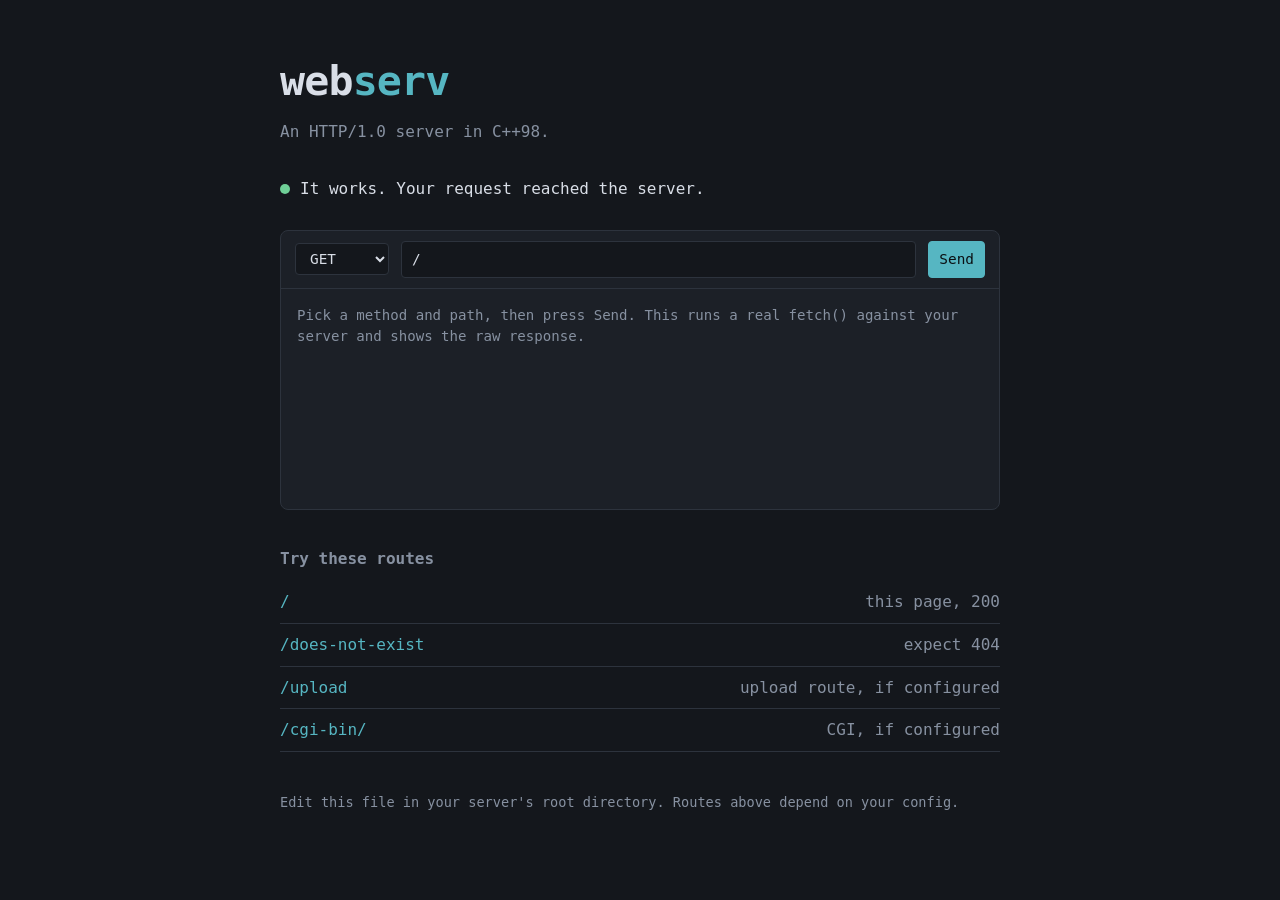
==== www/index.html @ 3f49ddfc "add the typeTable for Content-Type and the function to init it" ====
<!DOCTYPE html>
<html lang="en">
<head>
<meta charset="UTF-8">
<meta name="viewport" content="width=device-width, initial-scale=1">
<title>webserv</title>
<style>
  :root {
    --bg: #14171c;
    --panel: #1c2027;
    --line: #2d333d;
    --text: #d9dee7;
    --dim: #8791a1;
    --ok: #6fcf97;
    --warn: #f2c94c;
    --err: #eb5757;
    --accent: #56b6c2;
  }
  * { box-sizing: border-box; }
  body {
    margin: 0;
    background: var(--bg);
    color: var(--text);
    font: 16px/1.6 ui-monospace, "SF Mono", Menlo, Consolas, monospace;
    min-height: 100vh;
    display: flex;
    justify-content: center;
    padding: 48px 20px;
  }
  main { width: 100%; max-width: 720px; }
  h1 { font-size: 2.6rem; margin: 0; letter-spacing: -0.02em; }
  h1 span { color: var(--accent); }
  .sub { color: var(--dim); margin: 4px 0 32px; }
  .status { display: flex; align-items: center; gap: 10px; margin-bottom: 28px; }
  .dot {
    width: 10px; height: 10px; border-radius: 50%;
    background: var(--ok);
    animation: pulse 2s ease-in-out infinite;
  }
  @keyframes pulse { 50% { opacity: .35; } }
  @media (prefers-reduced-motion: reduce) { .dot { animation: none; } }

  .term {
    background: var(--panel);
    border: 1px solid var(--line);
    border-radius: 8px;
    overflow: hidden;
  }
  .bar {
    display: flex; gap: 12px; align-items: center;
    padding: 10px 14px; border-bottom: 1px solid var(--line);
  }
  .bar select, .bar input, .bar button {
    font: inherit; font-size: .9rem;
    background: var(--bg); color: var(--text);
    border: 1px solid var(--line); border-radius: 4px; padding: 6px 10px;
  }
  .bar input { flex: 1; min-width: 0; }
  .bar button { background: var(--accent); color: #0b1013; border-color: var(--accent); cursor: pointer; }
  .bar :focus-visible { outline: 2px solid var(--warn); outline-offset: 2px; }
  pre {
    margin: 0; padding: 16px; min-height: 220px;
    white-space: pre-wrap; word-break: break-word;
    font: inherit; font-size: .88rem; line-height: 1.5;
  }
  .ok { color: var(--ok); } .warn { color: var(--warn); } .err { color: var(--err); }
  .dim { color: var(--dim); }

  h2 { font-size: 1rem; margin: 36px 0 10px; color: var(--dim); font-weight: 600; }
  ul { margin: 0; padding: 0; list-style: none; }
  li { padding: 8px 0; border-bottom: 1px solid var(--line); display: flex; justify-content: space-between; gap: 16px; }
  li a { color: var(--accent); text-decoration: none; }
  li a:hover { text-decoration: underline; }
  footer { margin-top: 40px; color: var(--dim); font-size: .85rem; }
</style>
</head>
<body>
<main>
  <h1>web<span>serv</span></h1>
  <p class="sub">An HTTP/1.0 server in C++98.</p>

  <div class="status"><span class="dot"></span><span>It works. Your request reached the server.</span></div>

  <div class="term">
    <div class="bar">
      <select id="method" aria-label="HTTP method">
        <option>GET</option><option>POST</option><option>DELETE</option>
      </select>
      <input id="path" value="/" aria-label="Path" spellcheck="false">
      <button id="send">Send</button>
    </div>
    <pre id="out"><span class="dim">Pick a method and path, then press Send. This runs a real fetch() against your server and shows the raw response.</span></pre>
  </div>

  <h2>Try these routes</h2>
  <ul>
    <li><a href="/" data-path="/">/</a><span class="dim">this page, 200</span></li>
    <li><a href="/does-not-exist" data-path="/does-not-exist">/does-not-exist</a><span class="dim">expect 404</span></li>
    <li><a href="/upload" data-path="/upload">/upload</a><span class="dim">upload route, if configured</span></li>
    <li><a href="/cgi-bin/" data-path="/cgi-bin/">/cgi-bin/</a><span class="dim">CGI, if configured</span></li>
  </ul>

  <footer>Edit this file in your server's root directory. Routes above depend on your config.</footer>
</main>

<script>
  const out = document.getElementById('out');
  const methodEl = document.getElementById('method');
  const pathEl = document.getElementById('path');

  function esc(s) {
    return s.replace(/[&<>]/g, c => ({ '&': '&amp;', '<': '&lt;', '>': '&gt;' }[c]));
  }

  async function send() {
    const method = methodEl.value;
    const path = pathEl.value || '/';
    out.innerHTML = '<span class="dim">' + method + ' ' + esc(path) + ' HTTP/1.1 ...</span>';
    const t0 = performance.now();
    try {
      const res = await fetch(path, { method, body: method === 'POST' ? 'hello=webserv' : undefined });
      const ms = (performance.now() - t0).toFixed(1);
      const body = await res.text();
      const cls = res.status < 300 ? 'ok' : res.status < 400 ? 'warn' : 'err';
      let headers = '';
      res.headers.forEach((v, k) => { headers += esc(k) + ': ' + esc(v) + '\n'; });
      out.innerHTML =
        '<span class="' + cls + '">HTTP/1.1 ' + res.status + ' ' + esc(res.statusText) + '</span>' +
        '  <span class="dim">' + ms + ' ms</span>\n' +
        '<span class="dim">' + headers + '</span>\n' +
        esc(body.length > 600 ? body.slice(0, 600) + '\n... (' + body.length + ' bytes)' : body);
    } catch (e) {
      out.innerHTML = '<span class="err">Request failed: ' + esc(String(e)) + '</span>\n<span class="dim">The server closed the connection or is unreachable.</span>';
    }
  }

  document.getElementById('send').addEventListener('click', send);
  pathEl.addEventListener('keydown', e => { if (e.key === 'Enter') send(); });
  document.querySelectorAll('li a').forEach(a => a.addEventListener('click', e => {
    e.preventDefault();
    pathEl.value = a.dataset.path;
    methodEl.value = 'GET';
    send();
  }));
</script>
</body>
</html>
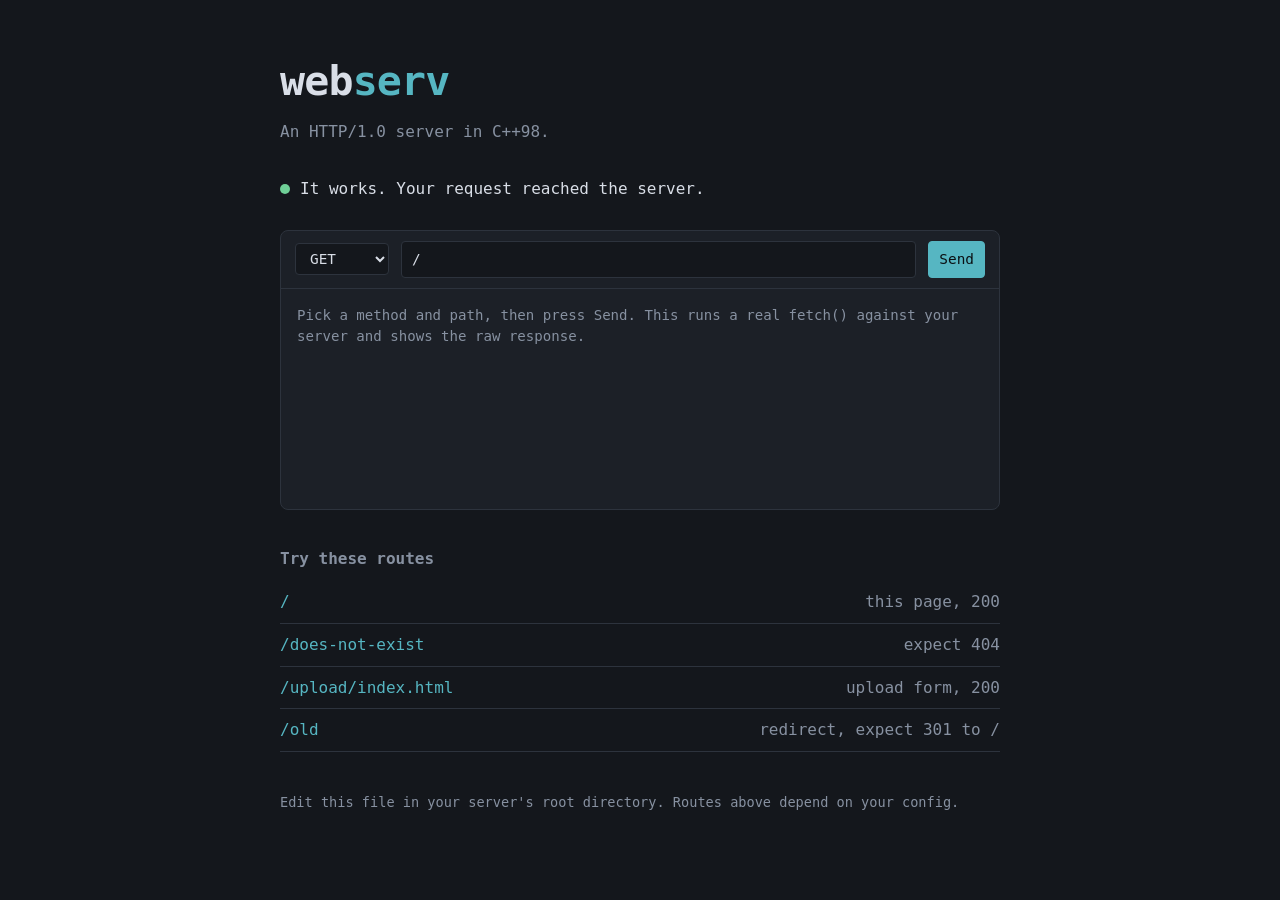
==== commit 6134fa9b: "chore(www): serv.json points to www/, add error and upload pages" ====
--- a/www/index.html
+++ b/www/index.html
@@ -96,8 +96,8 @@
   <ul>
     <li><a href="/" data-path="/">/</a><span class="dim">this page, 200</span></li>
     <li><a href="/does-not-exist" data-path="/does-not-exist">/does-not-exist</a><span class="dim">expect 404</span></li>
-    <li><a href="/upload" data-path="/upload">/upload</a><span class="dim">upload route, if configured</span></li>
-    <li><a href="/cgi-bin/" data-path="/cgi-bin/">/cgi-bin/</a><span class="dim">CGI, if configured</span></li>
+    <li><a href="/upload/index.html" data-path="/upload/index.html">/upload/index.html</a><span class="dim">upload form, 200</span></li>
+    <li><a href="/old" data-path="/old">/old</a><span class="dim">redirect, expect 301 to /</span></li>
   </ul>
 
   <footer>Edit this file in your server's root directory. Routes above depend on your config.</footer>
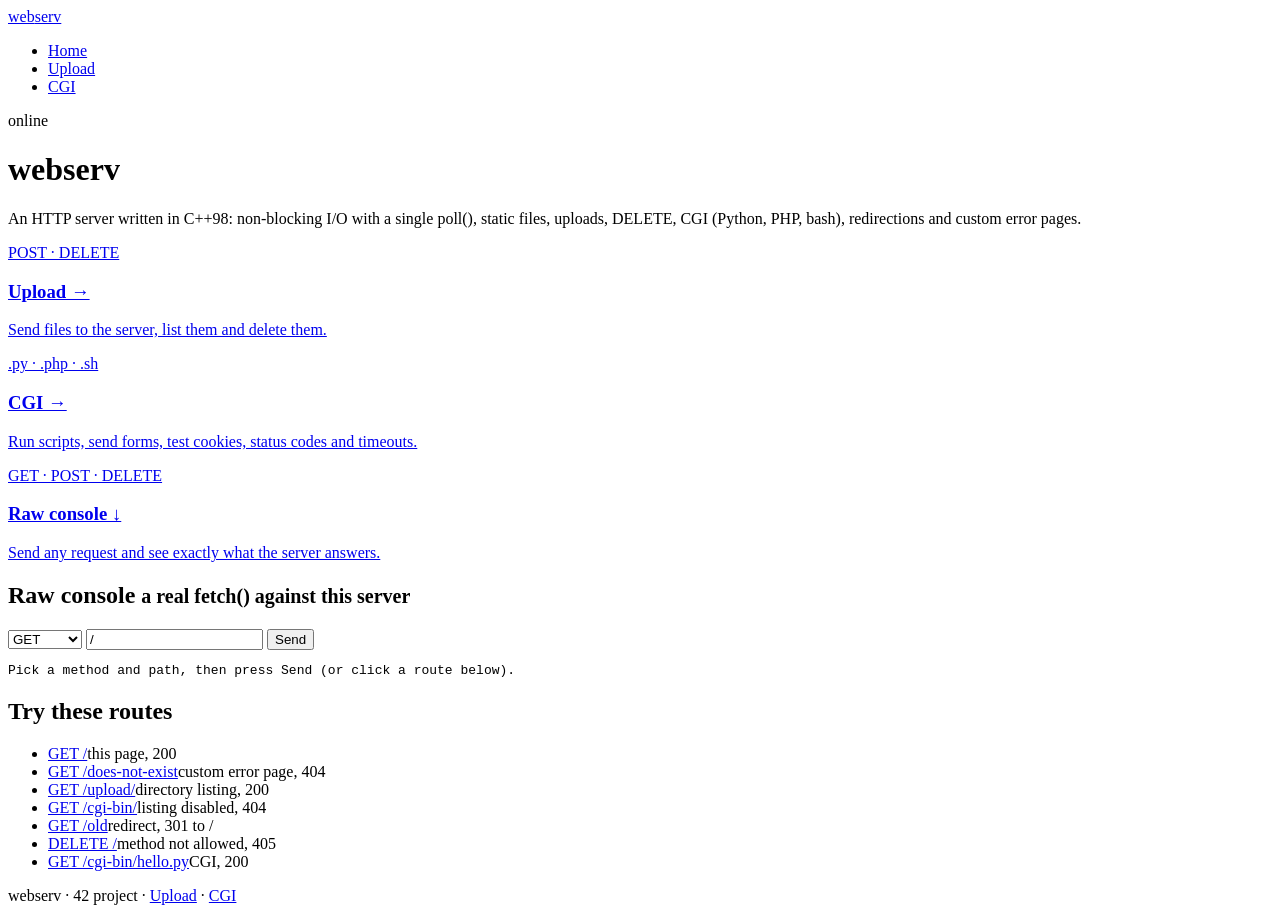
==== commit 9d94150e: "feat(website): change the website to do better test" ====
--- a/www/index.html
+++ b/www/index.html
@@ -4,144 +4,93 @@
 <meta charset="UTF-8">
 <meta name="viewport" content="width=device-width, initial-scale=1">
 <title>webserv</title>
-<style>
-  :root {
-    --bg: #14171c;
-    --panel: #1c2027;
-    --line: #2d333d;
-    --text: #d9dee7;
-    --dim: #8791a1;
-    --ok: #6fcf97;
-    --warn: #f2c94c;
-    --err: #eb5757;
-    --accent: #56b6c2;
-  }
-  * { box-sizing: border-box; }
-  body {
-    margin: 0;
-    background: var(--bg);
-    color: var(--text);
-    font: 16px/1.6 ui-monospace, "SF Mono", Menlo, Consolas, monospace;
-    min-height: 100vh;
-    display: flex;
-    justify-content: center;
-    padding: 48px 20px;
-  }
-  main { width: 100%; max-width: 720px; }
-  h1 { font-size: 2.6rem; margin: 0; letter-spacing: -0.02em; }
-  h1 span { color: var(--accent); }
-  .sub { color: var(--dim); margin: 4px 0 32px; }
-  .status { display: flex; align-items: center; gap: 10px; margin-bottom: 28px; }
-  .dot {
-    width: 10px; height: 10px; border-radius: 50%;
-    background: var(--ok);
-    animation: pulse 2s ease-in-out infinite;
-  }
-  @keyframes pulse { 50% { opacity: .35; } }
-  @media (prefers-reduced-motion: reduce) { .dot { animation: none; } }
-
-  .term {
-    background: var(--panel);
-    border: 1px solid var(--line);
-    border-radius: 8px;
-    overflow: hidden;
-  }
-  .bar {
-    display: flex; gap: 12px; align-items: center;
-    padding: 10px 14px; border-bottom: 1px solid var(--line);
-  }
-  .bar select, .bar input, .bar button {
-    font: inherit; font-size: .9rem;
-    background: var(--bg); color: var(--text);
-    border: 1px solid var(--line); border-radius: 4px; padding: 6px 10px;
-  }
-  .bar input { flex: 1; min-width: 0; }
-  .bar button { background: var(--accent); color: #0b1013; border-color: var(--accent); cursor: pointer; }
-  .bar :focus-visible { outline: 2px solid var(--warn); outline-offset: 2px; }
-  pre {
-    margin: 0; padding: 16px; min-height: 220px;
-    white-space: pre-wrap; word-break: break-word;
-    font: inherit; font-size: .88rem; line-height: 1.5;
-  }
-  .ok { color: var(--ok); } .warn { color: var(--warn); } .err { color: var(--err); }
-  .dim { color: var(--dim); }
-
-  h2 { font-size: 1rem; margin: 36px 0 10px; color: var(--dim); font-weight: 600; }
-  ul { margin: 0; padding: 0; list-style: none; }
-  li { padding: 8px 0; border-bottom: 1px solid var(--line); display: flex; justify-content: space-between; gap: 16px; }
-  li a { color: var(--accent); text-decoration: none; }
-  li a:hover { text-decoration: underline; }
-  footer { margin-top: 40px; color: var(--dim); font-size: .85rem; }
-</style>
+<link rel="stylesheet" href="/css/style.css">
 </head>
 <body>
+<nav class="nav">
+  <div class="nav-inner">
+    <a class="brand" href="/">web<span>serv</span></a>
+    <ul class="nav-links">
+      <li><a href="/" aria-current="page">Home</a></li>
+      <li><a href="/upload.html">Upload</a></li>
+      <li><a href="/cgi.html">CGI</a></li>
+    </ul>
+    <div class="nav-status"><span class="dot"></span>online</div>
+  </div>
+</nav>
+
 <main>
   <h1>web<span>serv</span></h1>
-  <p class="sub">An HTTP/1.0 server in C++98.</p>
+  <p class="sub">An HTTP server written in C++98: non-blocking I/O with a single poll(), static files, uploads, DELETE, CGI (Python, PHP, bash), redirections and custom error pages.</p>
 
-  <div class="status"><span class="dot"></span><span>It works. Your request reached the server.</span></div>
+  <div class="cards">
+    <a class="card" href="/upload.html">
+      <span class="tag">POST · DELETE</span>
+      <h3>Upload &rarr;</h3>
+      <p>Send files to the server, list them and delete them.</p>
+    </a>
+    <a class="card" href="/cgi.html">
+      <span class="tag">.py · .php · .sh</span>
+      <h3>CGI &rarr;</h3>
+      <p>Run scripts, send forms, test cookies, status codes and timeouts.</p>
+    </a>
+    <a class="card" href="#console">
+      <span class="tag">GET · POST · DELETE</span>
+      <h3>Raw console &darr;</h3>
+      <p>Send any request and see exactly what the server answers.</p>
+    </a>
+  </div>
 
+  <h2 id="console">Raw console <small>a real fetch() against this server</small></h2>
   <div class="term">
     <div class="bar">
       <select id="method" aria-label="HTTP method">
         <option>GET</option><option>POST</option><option>DELETE</option>
       </select>
       <input id="path" value="/" aria-label="Path" spellcheck="false">
-      <button id="send">Send</button>
+      <button id="send" type="button">Send</button>
     </div>
-    <pre id="out"><span class="dim">Pick a method and path, then press Send. This runs a real fetch() against your server and shows the raw response.</span></pre>
+    <pre id="out"><span class="dim">Pick a method and path, then press Send (or click a route below).</span></pre>
   </div>
 
   <h2>Try these routes</h2>
-  <ul>
-    <li><a href="/" data-path="/">/</a><span class="dim">this page, 200</span></li>
-    <li><a href="/does-not-exist" data-path="/does-not-exist">/does-not-exist</a><span class="dim">expect 404</span></li>
-    <li><a href="/upload/index.html" data-path="/upload/index.html">/upload/index.html</a><span class="dim">upload form, 200</span></li>
-    <li><a href="/old" data-path="/old">/old</a><span class="dim">redirect, expect 301 to /</span></li>
+  <ul class="list" id="routes">
+    <li><a class="name" href="/" data-path="/">GET /</a><span class="dim">this page, 200</span></li>
+    <li><a class="name" href="/does-not-exist" data-path="/does-not-exist">GET /does-not-exist</a><span class="dim">custom error page, 404</span></li>
+    <li><a class="name" href="/upload/" data-path="/upload/">GET /upload/</a><span class="dim">directory listing, 200</span></li>
+    <li><a class="name" href="/cgi-bin/" data-path="/cgi-bin/">GET /cgi-bin/</a><span class="dim">listing disabled, 404</span></li>
+    <li><a class="name" href="/old" data-path="/old">GET /old</a><span class="dim">redirect, 301 to /</span></li>
+    <li><a class="name" href="/" data-path="/" data-method="DELETE">DELETE /</a><span class="dim">method not allowed, 405</span></li>
+    <li><a class="name" href="/cgi-bin/hello.py" data-path="/cgi-bin/hello.py?from=console">GET /cgi-bin/hello.py</a><span class="dim">CGI, 200</span></li>
   </ul>
-
-  <footer>Edit this file in your server's root directory. Routes above depend on your config.</footer>
 </main>
 
+<footer>webserv · 42 project · <a href="/upload.html">Upload</a> · <a href="/cgi.html">CGI</a></footer>
+
+<script src="/js/console.js"></script>
 <script>
   const out = document.getElementById('out');
   const methodEl = document.getElementById('method');
   const pathEl = document.getElementById('path');
 
-  function esc(s) {
-    return s.replace(/[&<>]/g, c => ({ '&': '&amp;', '<': '&lt;', '>': '&gt;' }[c]));
-  }
-
-  async function send() {
-    const method = methodEl.value;
-    const path = pathEl.value || '/';
-    out.innerHTML = '<span class="dim">' + method + ' ' + esc(path) + ' HTTP/1.1 ...</span>';
-    const t0 = performance.now();
-    try {
-      const res = await fetch(path, { method, body: method === 'POST' ? 'hello=webserv' : undefined });
-      const ms = (performance.now() - t0).toFixed(1);
-      const body = await res.text();
-      const cls = res.status < 300 ? 'ok' : res.status < 400 ? 'warn' : 'err';
-      let headers = '';
-      res.headers.forEach((v, k) => { headers += esc(k) + ': ' + esc(v) + '\n'; });
-      out.innerHTML =
-        '<span class="' + cls + '">HTTP/1.1 ' + res.status + ' ' + esc(res.statusText) + '</span>' +
-        '  <span class="dim">' + ms + ' ms</span>\n' +
-        '<span class="dim">' + headers + '</span>\n' +
-        esc(body.length > 600 ? body.slice(0, 600) + '\n... (' + body.length + ' bytes)' : body);
-    } catch (e) {
-      out.innerHTML = '<span class="err">Request failed: ' + esc(String(e)) + '</span>\n<span class="dim">The server closed the connection or is unreachable.</span>';
-    }
+  function send() {
+    let body;
+    if (methodEl.value === 'POST')
+      body = 'hello=webserv';
+    runRequest(out, { method: methodEl.value, path: pathEl.value, body: body,
+      contentType: 'application/x-www-form-urlencoded' });
   }
 
   document.getElementById('send').addEventListener('click', send);
-  pathEl.addEventListener('keydown', e => { if (e.key === 'Enter') send(); });
-  document.querySelectorAll('li a').forEach(a => a.addEventListener('click', e => {
-    e.preventDefault();
-    pathEl.value = a.dataset.path;
-    methodEl.value = 'GET';
-    send();
-  }));
+  pathEl.addEventListener('keydown', function (e) { if (e.key === 'Enter') send(); });
+  document.querySelectorAll('#routes a').forEach(function (a) {
+    a.addEventListener('click', function (e) {
+      e.preventDefault();
+      pathEl.value = a.dataset.path;
+      methodEl.value = a.dataset.method || 'GET';
+      send();
+    });
+  });
 </script>
 </body>
 </html>
